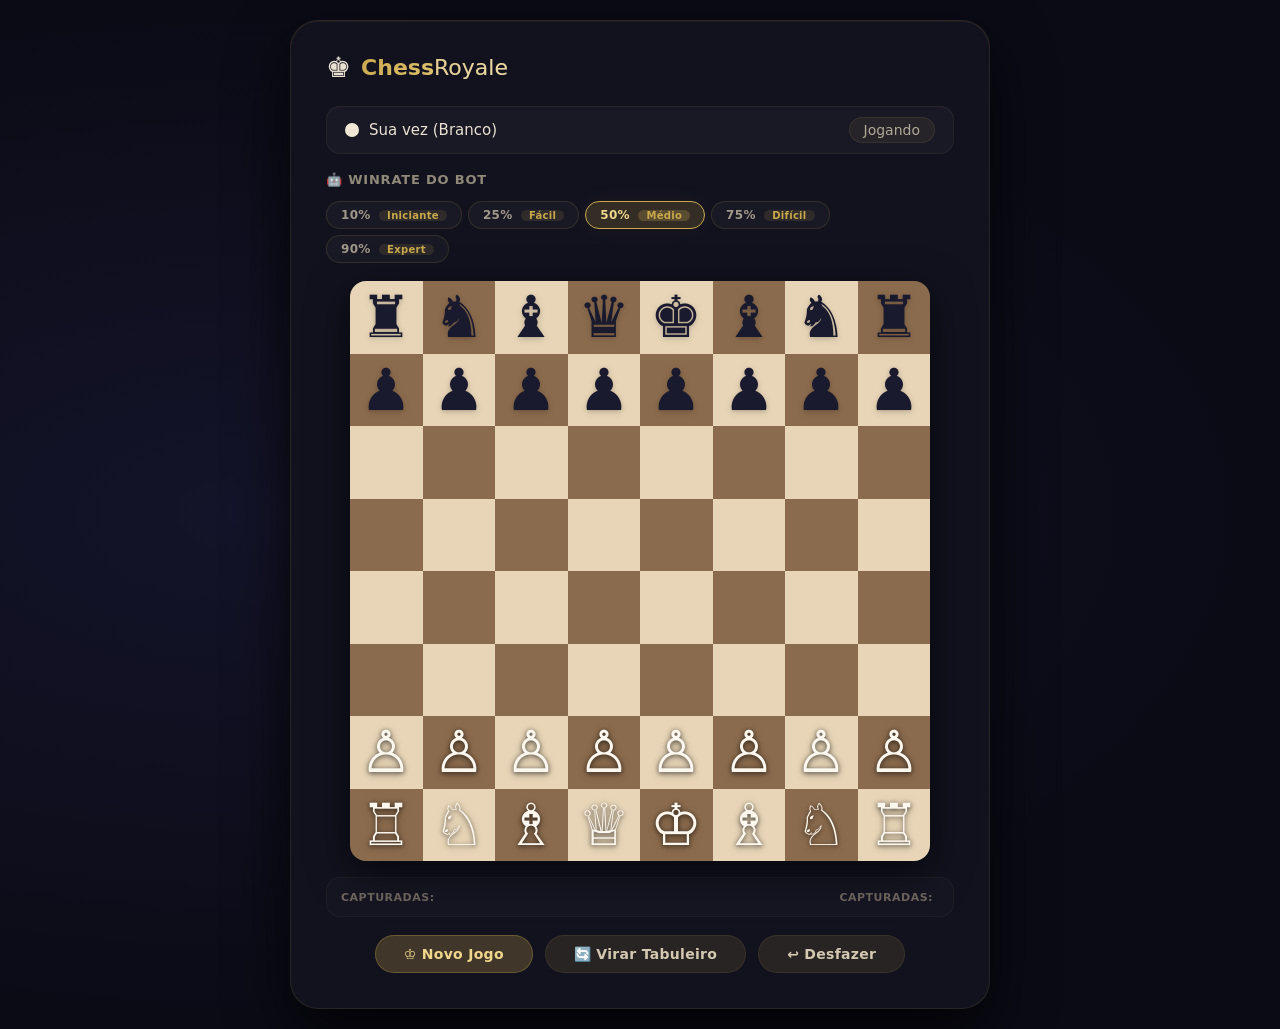
==== index.html @ 39114a15 "Codigo quase pronto" ====
<!DOCTYPE html>
<html lang="pt-BR">
<head>
    <meta charset="UTF-8">
    <meta name="viewport" content="width=device-width, initial-scale=1.0">
    <title>♚ Chess Royale</title>
    <link rel="stylesheet" href="style.css">
</head>
<body>
    <div class="game-container">
        <!-- Cabeçalho -->
        <div class="header">
            <div class="logo-area">
                <span class="logo-icon">♚</span>
                <span class="logo-text">Chess<span>Royale</span></span>
            </div>
        </div>

        <!-- Status -->
        <div class="status-bar">
            <div class="turn-indicator">
                <span class="turn-dot white" id="turnDot"></span>
                <span id="turnText">Sua vez</span>
            </div>
            <div class="status-message" id="statusMessage">Jogo em andamento</div>
        </div>

        <!-- Dificuldade / Winrate -->
        <div class="difficulty-section">
            <span class="difficulty-label">🤖 Winrate do Bot</span>
            <div class="difficulty-group" id="difficultyGroup">
                <button class="diff-btn" data-diff="0">10% <span class="winrate-pct">Iniciante</span></button>
                <button class="diff-btn" data-diff="1">25% <span class="winrate-pct">Fácil</span></button>
                <button class="diff-btn active" data-diff="2">50% <span class="winrate-pct">Médio</span></button>
                <button class="diff-btn" data-diff="3">75% <span class="winrate-pct">Difícil</span></button>
                <button class="diff-btn" data-diff="4">90% <span class="winrate-pct">Expert</span></button>
            </div>
        </div>

        <!-- Tabuleiro -->
        <div class="board-wrapper">
            <div class="board" id="board"></div>
        </div>

        <!-- Peças capturadas -->
        <div class="captured-area">
            <div class="captured-group" id="capturedWhite"><span class="captured-label">Capturadas:</span></div>
            <div class="captured-group" id="capturedBlack"><span class="captured-label">Capturadas:</span></div>
        </div>

        <!-- Controles -->
        <div class="controls">
            <button class="ctrl-btn primary" id="newGameBtn">♔ Novo Jogo</button>
            <button class="ctrl-btn" id="flipBoardBtn">🔄 Virar Tabuleiro</button>
            <button class="ctrl-btn" id="undoBtn">↩ Desfazer</button>
        </div>
    </div>

    <script src="script.js"></script>
</body>
</html>
---- style.css ----
*,
*::before,
*::after {
    margin: 0;
    padding: 0;
    box-sizing: border-box;
}
body {
    font-family: 'Segoe UI', system-ui, sans-serif;
    background: #0b0b16;
    color: #e8e0d0;
    min-height: 100vh;
    display: flex;
    justify-content: center;
    align-items: center;
    padding: 20px;
    background-image: radial-gradient(ellipse at 20% 50%, #14142a 0%, #0b0b16 70%);
}
.game-container {
    background: #12121f;
    border-radius: 28px;
    padding: 30px 35px 35px;
    box-shadow: 0 25px 60px rgba(0, 0, 0, 0.8), inset 0 1px 0 rgba(201, 168, 76, 0.08);
    border: 1px solid rgba(201, 168, 76, 0.12);
    max-width: 700px;
    width: 100%;
}
.header {
    display: flex;
    justify-content: space-between;
    align-items: center;
    margin-bottom: 22px;
    flex-wrap: wrap;
    gap: 12px;
}
.logo-area {
    display: flex;
    align-items: center;
    gap: 10px;
}
.logo-icon {
    font-size: 28px;
}
.logo-text {
    font-size: 22px;
    font-weight: 700;
    background: linear-gradient(135deg, #c9a84c, #f0d68a);
    -webkit-background-clip: text;
    -webkit-text-fill-color: transparent;
    background-clip: text;
}
.logo-text span {
    font-weight: 300;
    -webkit-text-fill-color: rgba(232, 224, 208, 0.4);
}
.status-bar {
    display: flex;
    justify-content: space-between;
    align-items: center;
    background: rgba(255, 255, 255, 0.03);
    border-radius: 14px;
    padding: 10px 18px;
    margin-bottom: 18px;
    border: 1px solid rgba(201, 168, 76, 0.08);
    flex-wrap: wrap;
    gap: 8px;
}
.turn-indicator {
    display: flex;
    align-items: center;
    gap: 10px;
    font-size: 15px;
    font-weight: 500;
}
.turn-dot {
    width: 14px;
    height: 14px;
    border-radius: 50%;
    transition: background 0.3s;
    border: 1px solid rgba(255, 255, 255, 0.15);
}
.turn-dot.white { background: #f0e6d3; }
.turn-dot.black { background: #1a1a2e; }
.turn-dot.waiting {
    background: #c9a84c;
    animation: pulse-dot 1s infinite;
}
@keyframes pulse-dot {
    0%, 100% { opacity: 0.6; transform: scale(1); }
    50% { opacity: 1; transform: scale(1.2); }
}
.status-message {
    font-size: 14px;
    color: #b0a898;
    background: rgba(201, 168, 76, 0.08);
    padding: 4px 14px;
    border-radius: 20px;
    border: 1px solid rgba(201, 168, 76, 0.1);
}
.status-message.active {
    color: #f0d68a;
    border-color: rgba(201, 168, 76, 0.3);
}
.difficulty-section {
    display: flex;
    align-items: center;
    gap: 14px;
    flex-wrap: wrap;
    margin-bottom: 18px;
}
.difficulty-label {
    font-size: 13px;
    font-weight: 600;
    text-transform: uppercase;
    letter-spacing: 0.8px;
    color: #908878;
}
.difficulty-group {
    display: flex;
    gap: 6px;
    flex-wrap: wrap;
}
.diff-btn {
    padding: 6px 14px;
    border-radius: 30px;
    border: 1px solid rgba(201, 168, 76, 0.15);
    background: rgba(255, 255, 255, 0.03);
    color: #a09888;
    font-size: 12px;
    font-weight: 600;
    cursor: pointer;
    transition: all 0.25s;
    letter-spacing: 0.3px;
    font-family: inherit;
}
.diff-btn:hover {
    background: rgba(201, 168, 76, 0.08);
    color: #e8e0d0;
    border-color: rgba(201, 168, 76, 0.25);
}
.diff-btn.active {
    background: rgba(201, 168, 76, 0.18);
    color: #f0d68a;
    border-color: #c9a84c;
    box-shadow: 0 0 20px rgba(201, 168, 76, 0.06);
}
.diff-btn .winrate-pct {
    display: inline-block;
    background: rgba(201, 168, 76, 0.12);
    padding: 0 8px;
    border-radius: 12px;
    font-size: 10px;
    color: #c9a84c;
    margin-left: 4px;
}
.diff-btn.active .winrate-pct {
    background: rgba(201, 168, 76, 0.25);
}
.board-wrapper {
    position: relative;
    aspect-ratio: 1 / 1;
    width: 100%;
    max-width: 580px;
    margin: 0 auto;
    border-radius: 16px;
    overflow: hidden;
    box-shadow: 0 12px 40px rgba(0, 0, 0, 0.6), inset 0 0 0 1px rgba(201, 168, 76, 0.06);
    background: #0b0b16;
}
.board {
    display: grid;
    grid-template-columns: repeat(8, 1fr);
    grid-template-rows: repeat(8, 1fr);
    width: 100%;
    height: 100%;
}
.square {
    display: flex;
    align-items: center;
    justify-content: center;
    font-size: clamp(32px, 9vw, 58px);
    cursor: pointer;
    user-select: none;
    position: relative;
    transition: background 0.15s;
    font-family: 'Segoe UI', 'Arial Unicode MS', sans-serif;
    text-shadow: 0 1px 3px rgba(0, 0, 0, 0.2);
}
.square.light { background: #e8d5b7; }
.square.dark { background: #8b6b4d; }
.square:hover { filter: brightness(1.04); }
.square.selected {
    outline: 3px solid #c9a84c;
    outline-offset: -3px;
    z-index: 2;
}
.square .move-dot {
    position: absolute;
    width: 26%;
    height: 26%;
    border-radius: 50%;
    background: rgba(0, 0, 0, 0.12);
    pointer-events: none;
    z-index: 1;
}
.square .move-dot.capture-ring {
    width: 72%;
    height: 72%;
    border-radius: 50%;
    border: 6px solid rgba(0, 0, 0, 0.12);
    background: transparent;
}
.piece {
    z-index: 2;
    pointer-events: none;
    line-height: 1;
    transition: transform 0.1s;
}
.piece.white-piece {
    color: #fcf8f0;
    text-shadow: 0 1px 4px rgba(0, 0, 0, 0.5), 0 0 8px rgba(0, 0, 0, 0.15);
    filter: drop-shadow(0 2px 3px rgba(0, 0, 0, 0.25));
}
.piece.black-piece {
    color: #1a1a2e;
    text-shadow: 0 1px 4px rgba(0, 0, 0, 0.1);
    filter: drop-shadow(0 2px 3px rgba(0, 0, 0, 0.15));
}
.square.last-move {
    background: rgba(201, 168, 76, 0.2) !important;
}
.square.in-check {
    background: rgba(220, 50, 50, 0.35) !important;
    animation: check-pulse 0.8s infinite alternate;
}
@keyframes check-pulse {
    0% { background: rgba(220, 50, 50, 0.25) !important; }
    100% { background: rgba(220, 50, 50, 0.50) !important; }
}
.captured-area {
    display: flex;
    justify-content: space-between;
    margin-top: 16px;
    padding: 8px 14px;
    background: rgba(255, 255, 255, 0.02);
    border-radius: 14px;
    border: 1px solid rgba(201, 168, 76, 0.05);
    min-height: 40px;
    font-size: 20px;
    flex-wrap: wrap;
    gap: 6px;
}
.captured-area .captured-group {
    display: flex;
    flex-wrap: wrap;
    gap: 2px;
    align-items: center;
}
.captured-area .captured-label {
    font-size: 11px;
    font-weight: 600;
    color: #706860;
    text-transform: uppercase;
    letter-spacing: 0.5px;
    margin-right: 6px;
}
.captured-area .captured-piece {
    opacity: 0.8;
}
.controls {
    display: flex;
    gap: 12px;
    margin-top: 18px;
    justify-content: center;
    flex-wrap: wrap;
}
.ctrl-btn {
    padding: 10px 28px;
    border-radius: 30px;
    border: none;
    background: rgba(201, 168, 76, 0.12);
    color: #d4c8b0;
    font-size: 14px;
    font-weight: 600;
    cursor: pointer;
    transition: all 0.25s;
    font-family: inherit;
    letter-spacing: 0.3px;
    border: 1px solid rgba(201, 168, 76, 0.1);
}
.ctrl-btn:hover {
    background: rgba(201, 168, 76, 0.22);
    color: #f0e6d3;
    border-color: rgba(201, 168, 76, 0.25);
    transform: translateY(-1px);
    box-shadow: 0 6px 20px rgba(201, 168, 76, 0.06);
}
.ctrl-btn.primary {
    background: rgba(201, 168, 76, 0.25);
    color: #f0d68a;
    border-color: rgba(201, 168, 76, 0.3);
}
.ctrl-btn.primary:hover {
    background: rgba(201, 168, 76, 0.35);
    box-shadow: 0 6px 30px rgba(201, 168, 76, 0.12);
}
.ctrl-btn:active { transform: scale(0.96); }
@media (max-width: 600px) {
    .game-container { padding: 16px; }
    .logo-text { font-size: 18px; }
    .diff-btn { font-size: 11px; padding: 5px 12px; }
    .square { font-size: clamp(24px, 10vw, 40px); }
    .ctrl-btn { padding: 8px 18px; font-size: 12px; flex: 1; }
}
@media (max-width: 400px) {
    .square { font-size: clamp(18px, 9vw, 30px); }
    .diff-btn { font-size: 10px; padding: 4px 8px; }
}
::-webkit-scrollbar { width: 4px; }
::-webkit-scrollbar-track { background: transparent; }
::-webkit-scrollbar-thumb { background: rgba(201, 168, 76, 0.3); border-radius: 10px; }
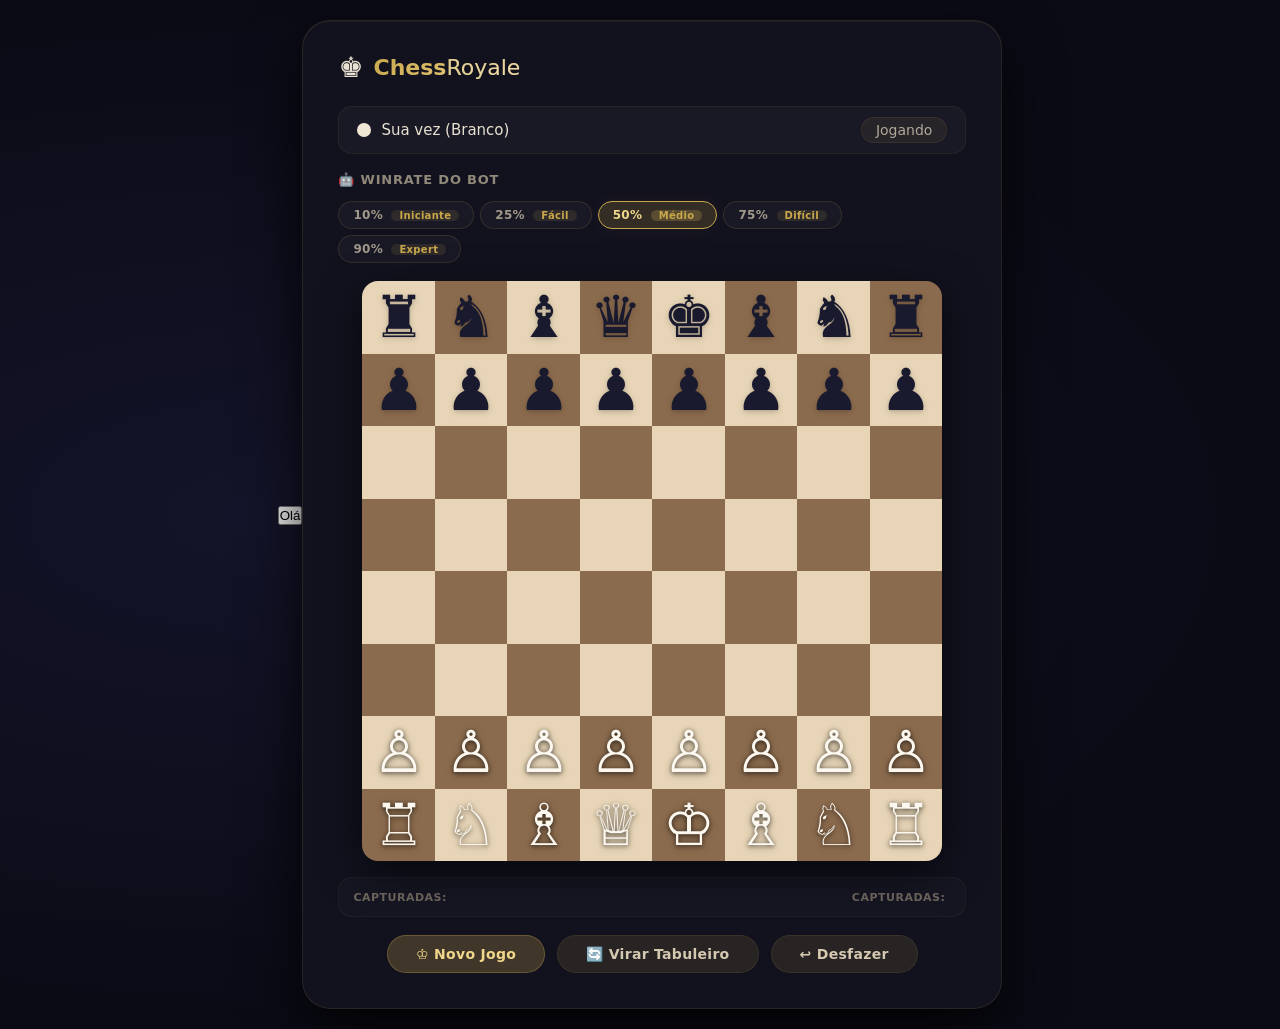
==== commit 42b706c4: "doc(readme): Começando a estruturar o projeto - Motivo: Preciso que haja uma estrutura bem rígida po" ====
--- a/index.html
+++ b/index.html
@@ -7,6 +7,10 @@
     <link rel="stylesheet" href="style.css">
 </head>
 <body>
+    <div id="app">
+
+    </div>
+
     <div class="game-container">
         <!-- Cabeçalho -->
         <div class="header">
@@ -57,5 +61,11 @@
     </div>
 
     <script src="script.js"></script>
+    <script type="module" src="./src/main.js"></script>
+      <script type="module">
+    import { createButton } from './src/Components/Button/button.js';
+    const btn = createButton({ label: 'Olá', onClick: () => alert('Oi!') });
+    document.getElementById('app').appendChild(btn);
+  </script>
 </body>
 </html>
